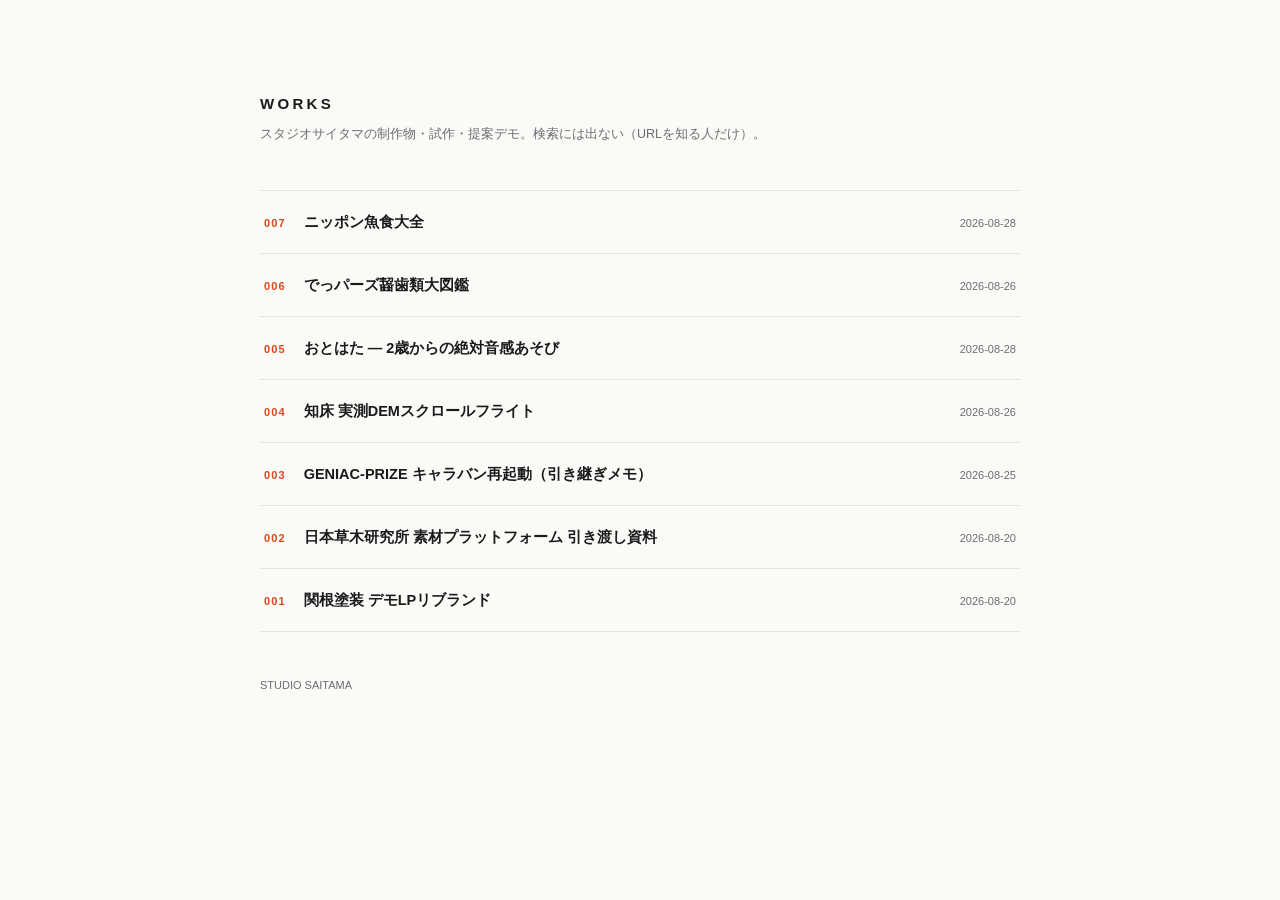
==== index.html @ a399ee1d "pub: 007 ニッポン魚食大全" ====
<!DOCTYPE html>
<html lang="ja">
<head>
<meta charset="UTF-8">
<meta name="viewport" content="width=device-width,initial-scale=1">
<meta name="robots" content="noindex,nofollow">
<title>制作物一覧 — スタジオサイタマ</title>
<style>
  :root{--ink:#191a1c;--soft:#6b6d72;--paper:#fafaf7;--line:#e4e2db;--accent:#d9481f}
  *{margin:0;padding:0;box-sizing:border-box}
  body{background:var(--paper);color:var(--ink);
       font-family:"Helvetica Neue",-apple-system,"Hiragino Kaku Gothic ProN",sans-serif;
       line-height:1.8;padding:clamp(40px,8vw,90px) clamp(20px,5vw,48px)}
  .wrap{max-width:760px;margin:0 auto}
  h1{font-size:15px;letter-spacing:.22em;font-weight:700;margin-bottom:6px}
  .lead{font-size:12.5px;color:var(--soft);margin-bottom:44px}
  ul{list-style:none;border-top:1px solid var(--line)}
  li{border-bottom:1px solid var(--line)}
  li a{display:flex;align-items:baseline;gap:18px;padding:18px 4px;
       color:inherit;text-decoration:none;transition:background .2s,padding .2s}
  li a:hover,li a:focus-visible{background:#fff;padding-left:12px}
  .n{font-size:11px;color:var(--accent);font-weight:700;letter-spacing:.1em;flex:none;
     font-variant-numeric:tabular-nums}
  .t{font-size:14.5px;font-weight:600;flex:1}
  .d{font-size:11px;color:var(--soft);flex:none;font-variant-numeric:tabular-nums}
  .empty{padding:18px 4px;font-size:13px;color:var(--soft)}
  footer{margin-top:44px;font-size:11px;color:var(--soft)}
</style>
</head>
<body>
  <div class="wrap">
    <h1>WORKS</h1>
    <p class="lead">スタジオサイタマの制作物・試作・提案デモ。検索には出ない（URLを知る人だけ）。</p>
    <ul>
      <li>
        <a href="007-183565/">
          <span class="n">007</span>
          <span class="t">ニッポン魚食大全</span>
          <span class="d">2026-08-28</span>
        </a>
      </li>
      <li>
        <a href="006-d9b819/">
          <span class="n">006</span>
          <span class="t">でっパーズ齧歯類大図鑑</span>
          <span class="d">2026-08-26</span>
        </a>
      </li>
      <li>
        <a href="005-aa20b8/">
          <span class="n">005</span>
          <span class="t">おとはた — 2歳からの絶対音感あそび</span>
          <span class="d">2026-08-28</span>
        </a>
      </li>
      <li>
        <a href="004-fdc615/">
          <span class="n">004</span>
          <span class="t">知床 実測DEMスクロールフライト</span>
          <span class="d">2026-08-26</span>
        </a>
      </li>
      <li>
        <a href="003-65cd91/">
          <span class="n">003</span>
          <span class="t">GENIAC-PRIZE キャラバン再起動（引き継ぎメモ）</span>
          <span class="d">2026-08-25</span>
        </a>
      </li>
      <li>
        <a href="002-131263/">
          <span class="n">002</span>
          <span class="t">日本草木研究所 素材プラットフォーム 引き渡し資料</span>
          <span class="d">2026-08-20</span>
        </a>
      </li>
      <li>
        <a href="001-3c58df/">
          <span class="n">001</span>
          <span class="t">関根塗装 デモLPリブランド</span>
          <span class="d">2026-08-20</span>
        </a>
      </li>
    </ul>
    <footer>STUDIO SAITAMA</footer>
  </div>
</body>
</html>
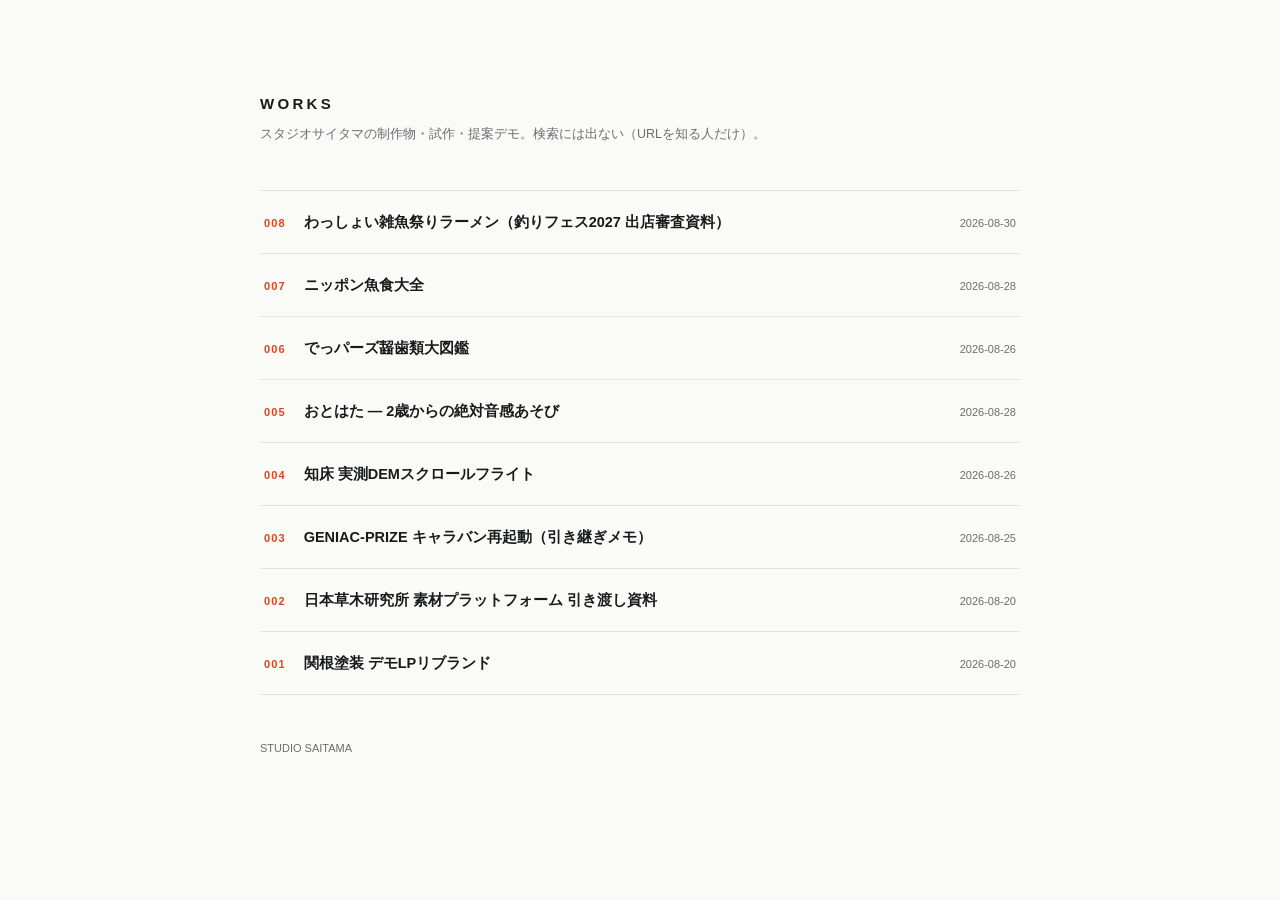
==== commit c8221efc: "pub: 008 わっしょい雑魚祭りラーメン（釣りフェス2027 出店審査資料）" ====
--- a/index.html
+++ b/index.html
@@ -32,6 +32,13 @@
     <h1>WORKS</h1>
     <p class="lead">スタジオサイタマの制作物・試作・提案デモ。検索には出ない（URLを知る人だけ）。</p>
     <ul>
+      <li>
+        <a href="008-a770cf/">
+          <span class="n">008</span>
+          <span class="t">わっしょい雑魚祭りラーメン（釣りフェス2027 出店審査資料）</span>
+          <span class="d">2026-08-30</span>
+        </a>
+      </li>
       <li>
         <a href="007-183565/">
           <span class="n">007</span>
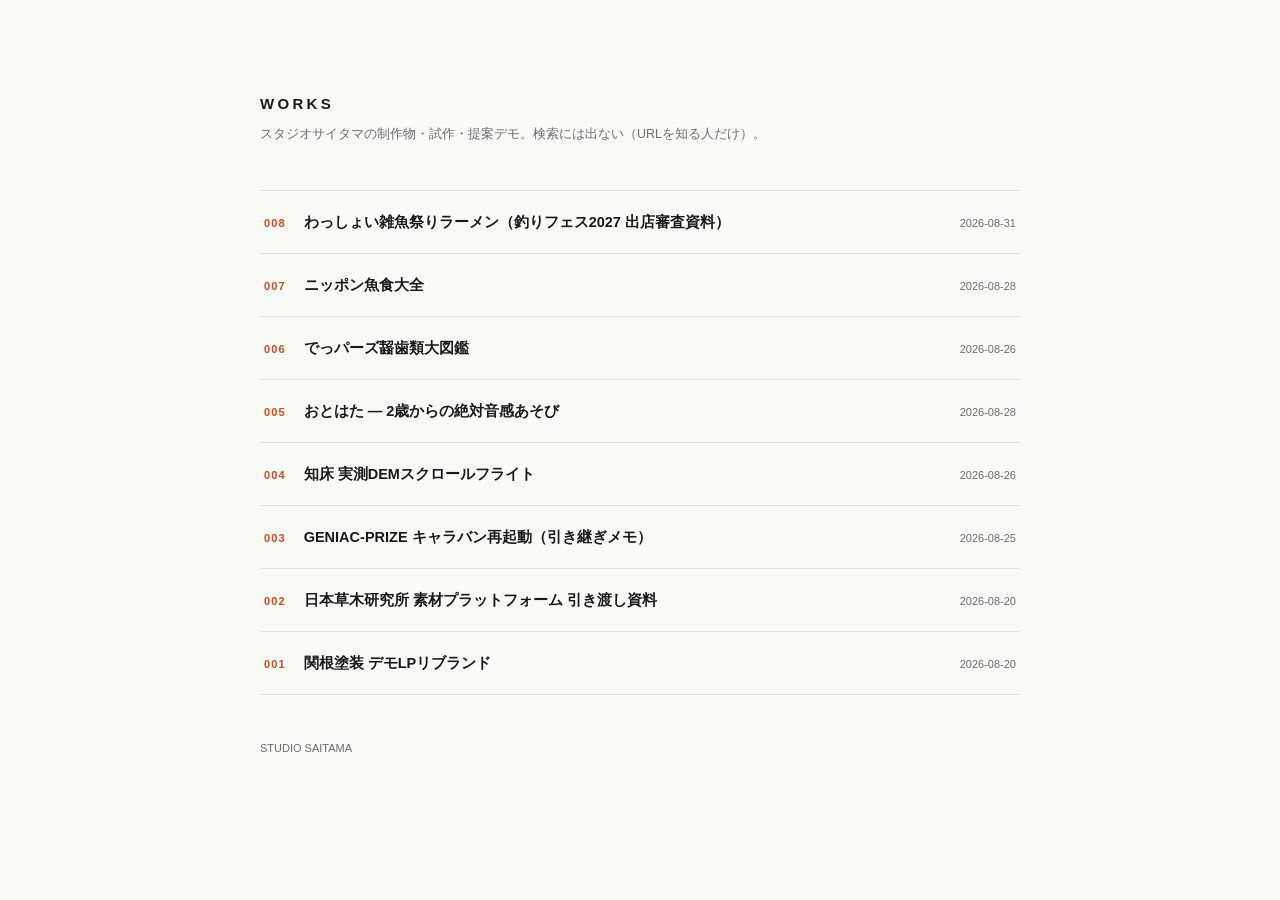
==== commit bd900ba0: "update: わっしょい雑魚祭りラーメン（釣りフェス2027 出店審査資料）" ====
--- a/index.html
+++ b/index.html
@@ -36,7 +36,7 @@
         <a href="008-a770cf/">
           <span class="n">008</span>
           <span class="t">わっしょい雑魚祭りラーメン（釣りフェス2027 出店審査資料）</span>
-          <span class="d">2026-08-30</span>
+          <span class="d">2026-08-31</span>
         </a>
       </li>
       <li>
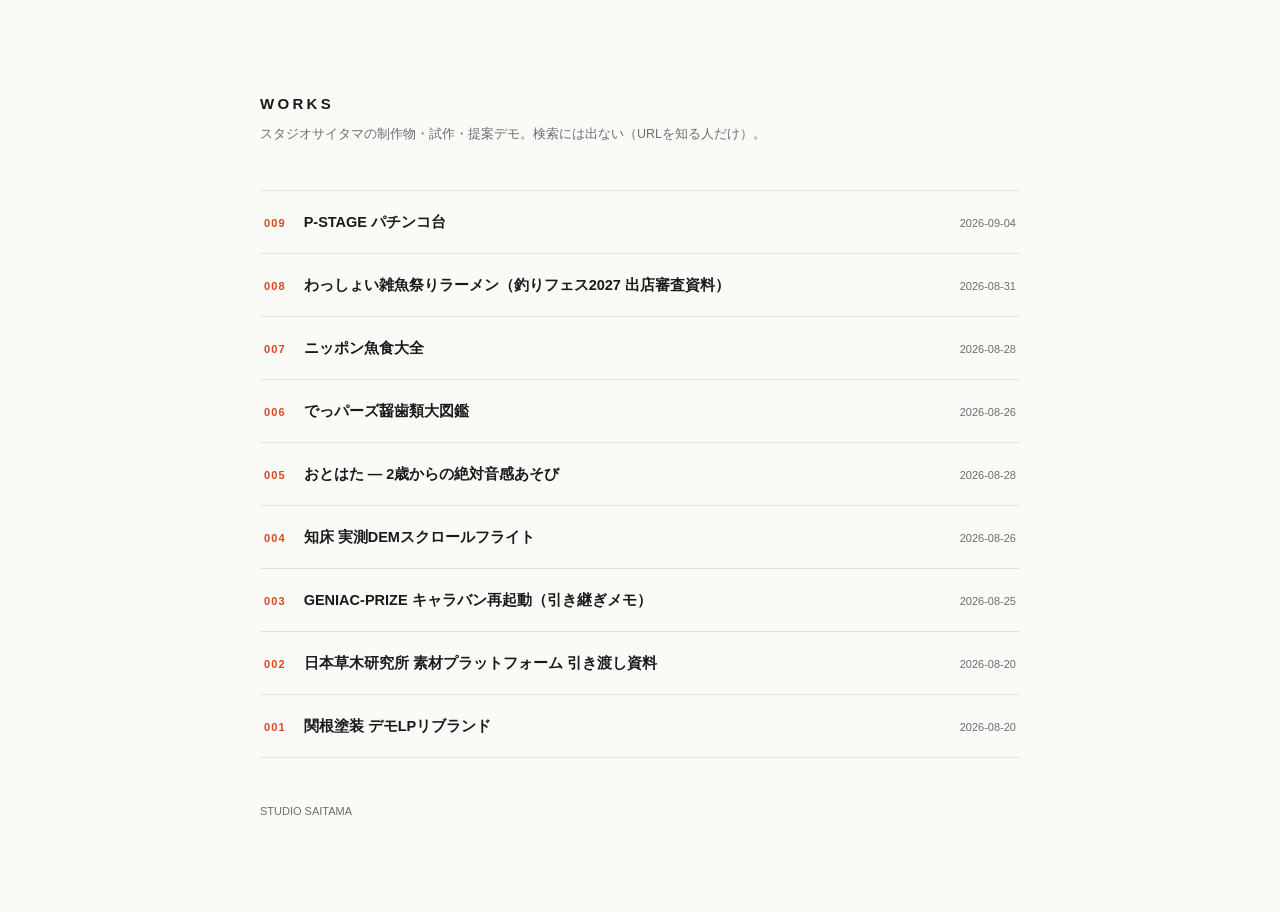
==== commit a75497bc: "pub: 009 P-STAGE パチンコ台 Co-Authored-By: Claude Fable 5.1 <noreply@anthropic.com> Claude-Session: http" ====
--- a/index.html
+++ b/index.html
@@ -32,6 +32,13 @@
     <h1>WORKS</h1>
     <p class="lead">スタジオサイタマの制作物・試作・提案デモ。検索には出ない（URLを知る人だけ）。</p>
     <ul>
+      <li>
+        <a href="009-8e2129/">
+          <span class="n">009</span>
+          <span class="t">P-STAGE パチンコ台</span>
+          <span class="d">2026-09-04</span>
+        </a>
+      </li>
       <li>
         <a href="008-a770cf/">
           <span class="n">008</span>
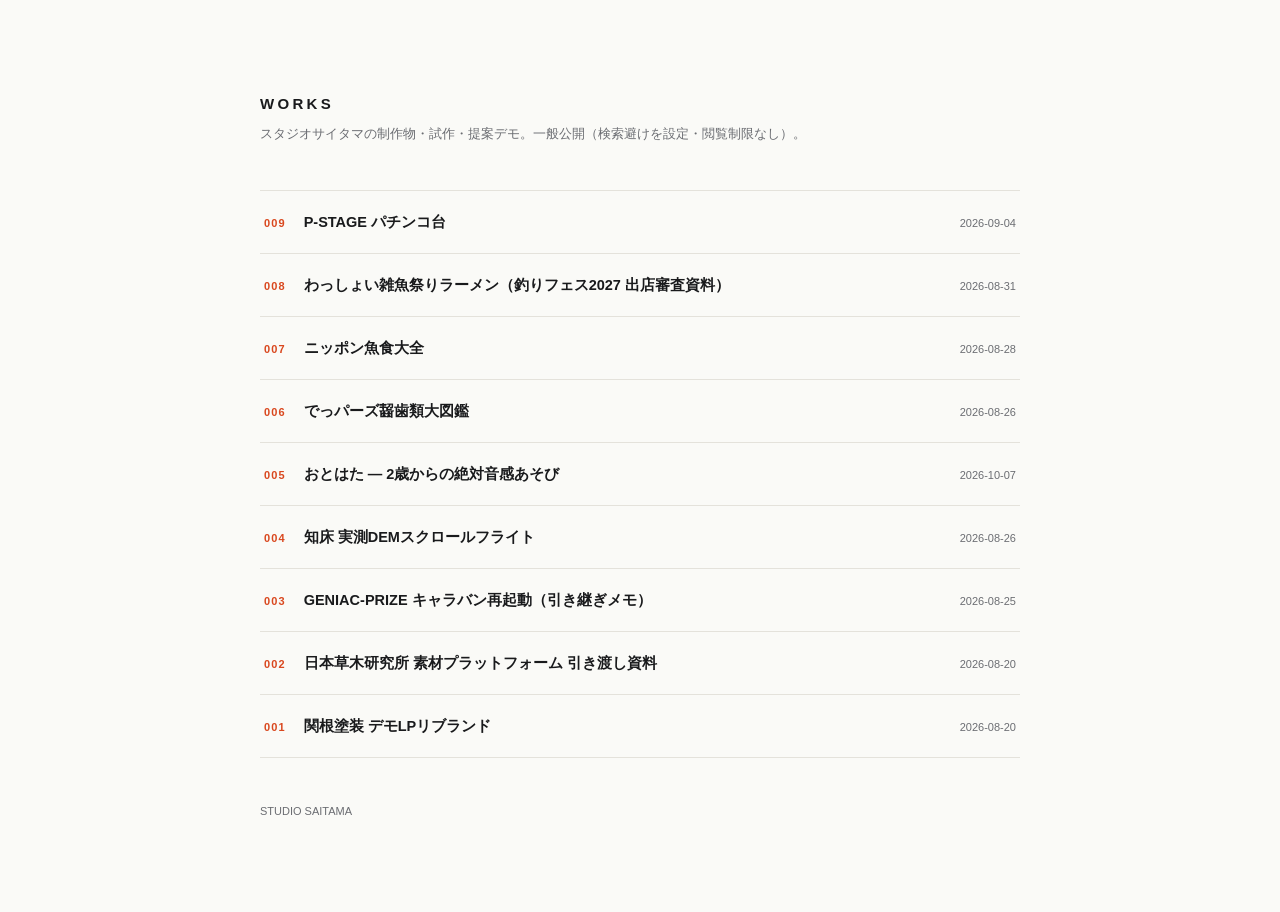
==== commit b60a845e: "update: おとはた — 2歳からの絶対音感あそび" ====
--- a/index.html
+++ b/index.html
@@ -30,7 +30,7 @@
 <body>
   <div class="wrap">
     <h1>WORKS</h1>
-    <p class="lead">スタジオサイタマの制作物・試作・提案デモ。検索には出ない（URLを知る人だけ）。</p>
+    <p class="lead">スタジオサイタマの制作物・試作・提案デモ。一般公開（検索避けを設定・閲覧制限なし）。</p>
     <ul>
       <li>
         <a href="009-8e2129/">
@@ -64,7 +64,7 @@
         <a href="005-aa20b8/">
           <span class="n">005</span>
           <span class="t">おとはた — 2歳からの絶対音感あそび</span>
-          <span class="d">2026-08-28</span>
+          <span class="d">2026-10-07</span>
         </a>
       </li>
       <li>
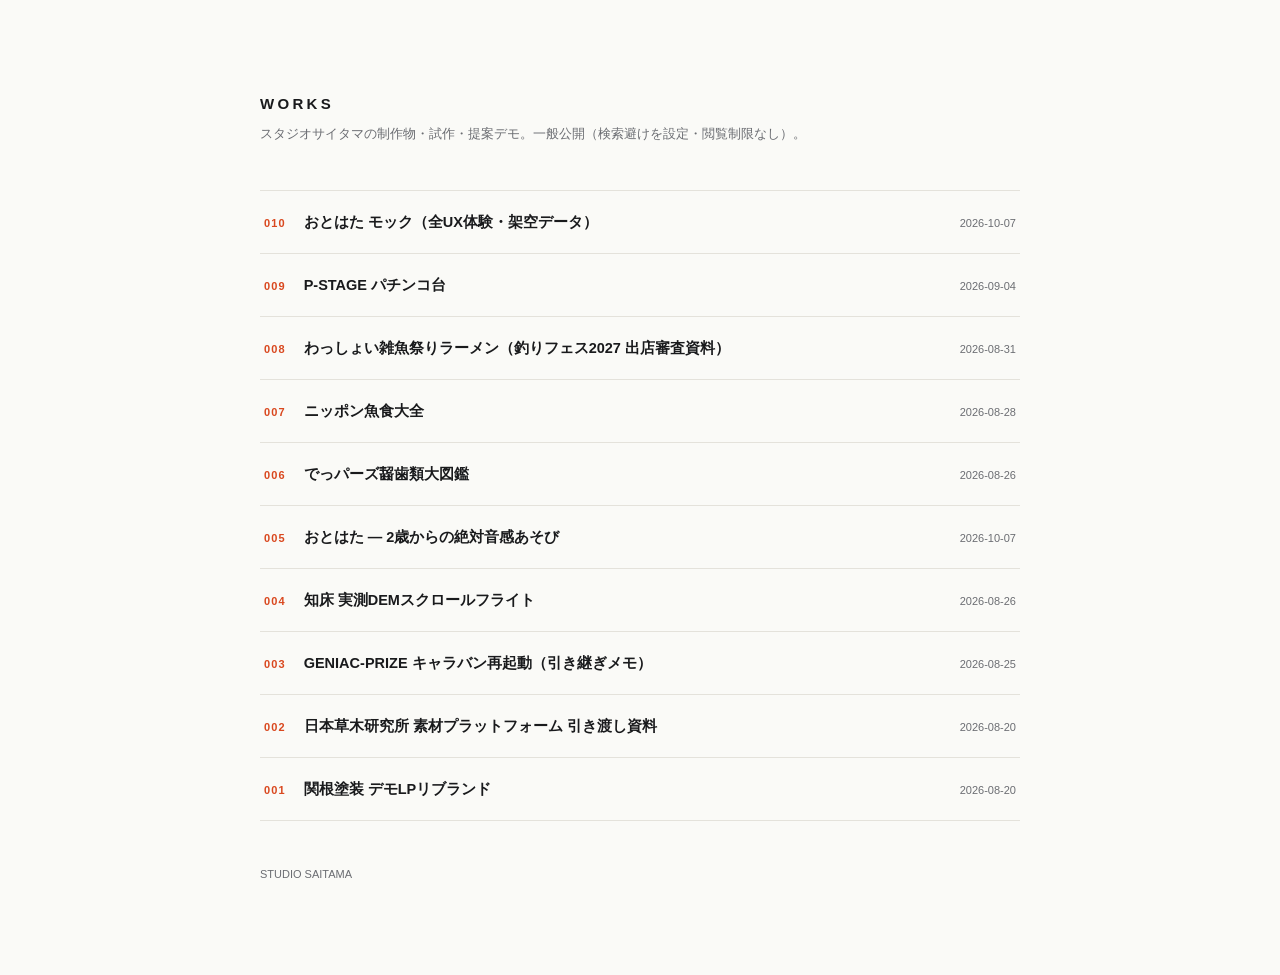
==== commit 66cae7af: "pub: 010 おとはた モック（全UX体験・架空データ）" ====
--- a/index.html
+++ b/index.html
@@ -32,6 +32,13 @@
     <h1>WORKS</h1>
     <p class="lead">スタジオサイタマの制作物・試作・提案デモ。一般公開（検索避けを設定・閲覧制限なし）。</p>
     <ul>
+      <li>
+        <a href="010-5fd8a4/">
+          <span class="n">010</span>
+          <span class="t">おとはた モック（全UX体験・架空データ）</span>
+          <span class="d">2026-10-07</span>
+        </a>
+      </li>
       <li>
         <a href="009-8e2129/">
           <span class="n">009</span>
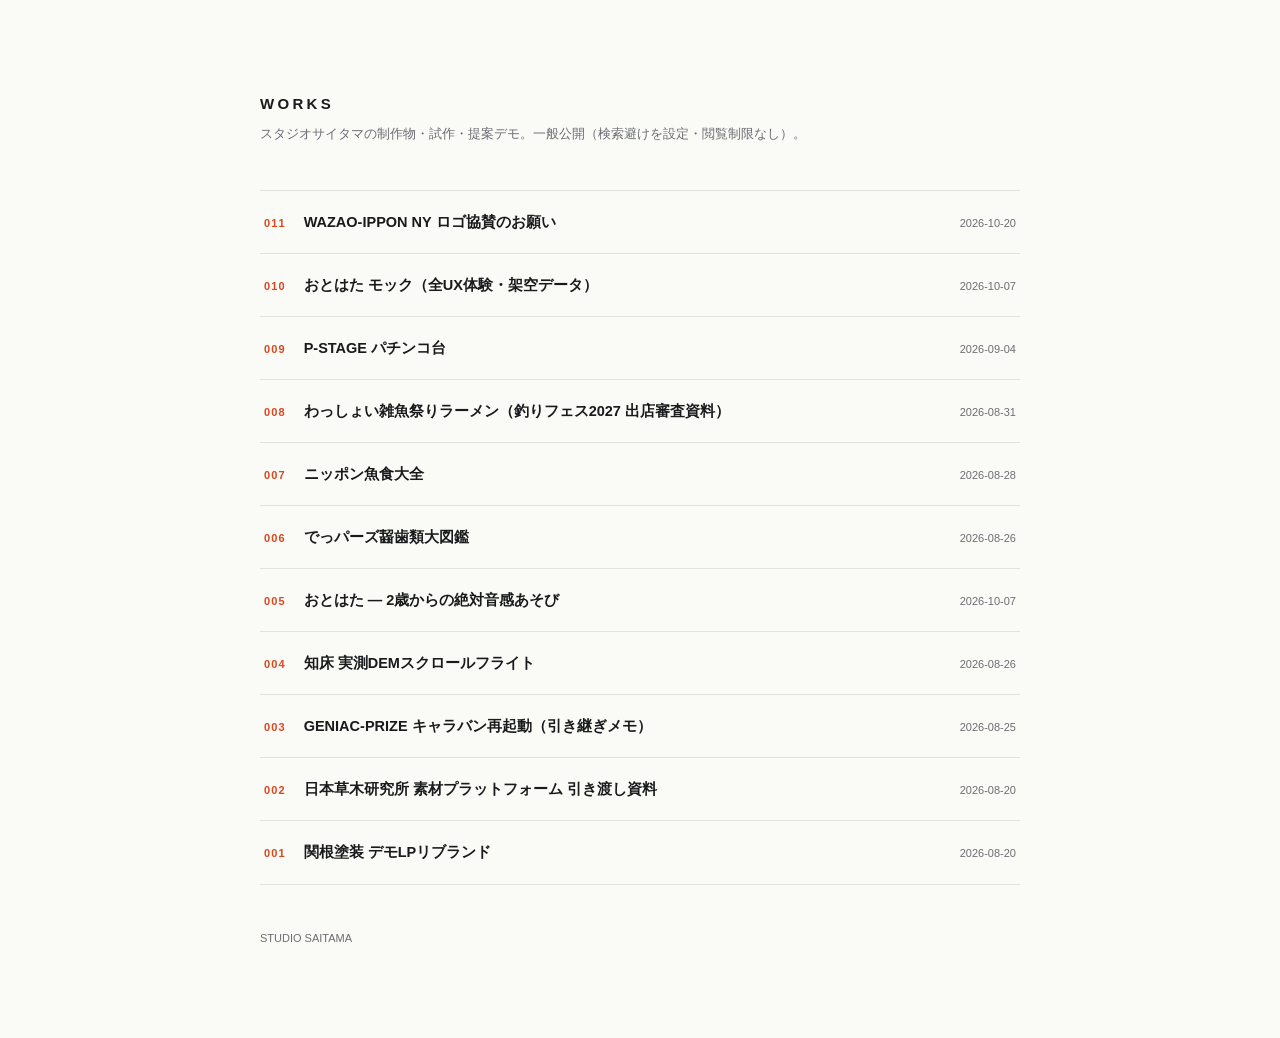
==== commit d4407df7: "pub: 011 WAZAO-IPPON NY ロゴ協賛のお願い" ====
--- a/index.html
+++ b/index.html
@@ -32,6 +32,13 @@
     <h1>WORKS</h1>
     <p class="lead">スタジオサイタマの制作物・試作・提案デモ。一般公開（検索避けを設定・閲覧制限なし）。</p>
     <ul>
+      <li>
+        <a href="011-daa484/">
+          <span class="n">011</span>
+          <span class="t">WAZAO-IPPON NY ロゴ協賛のお願い</span>
+          <span class="d">2026-10-20</span>
+        </a>
+      </li>
       <li>
         <a href="010-5fd8a4/">
           <span class="n">010</span>
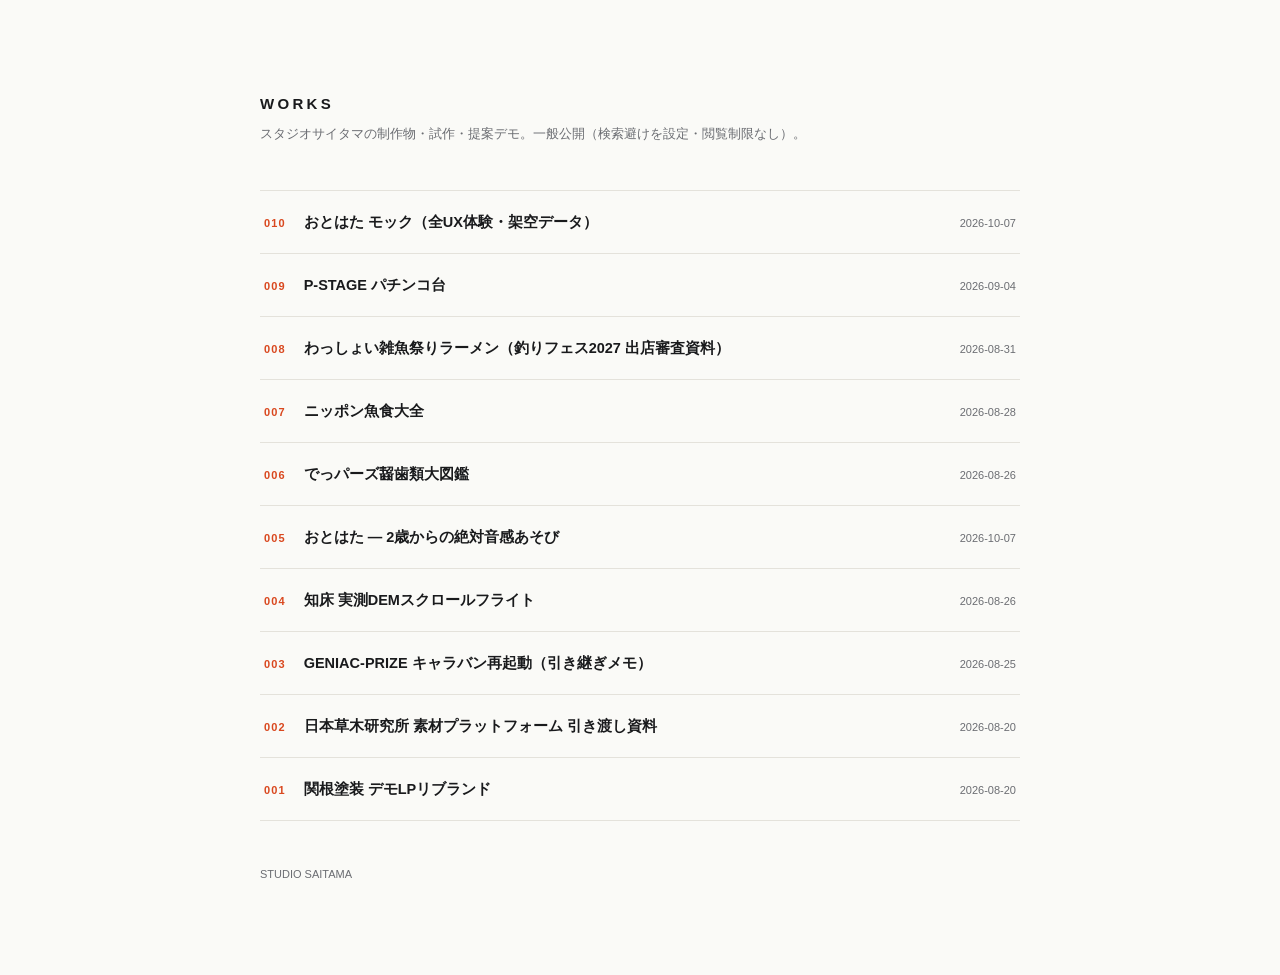
==== commit 6010c452: "rm: WAZAO-IPPON NY ロゴ協賛のお願い を取り下げ" ====
--- a/index.html
+++ b/index.html
@@ -32,13 +32,6 @@
     <h1>WORKS</h1>
     <p class="lead">スタジオサイタマの制作物・試作・提案デモ。一般公開（検索避けを設定・閲覧制限なし）。</p>
     <ul>
-      <li>
-        <a href="011-daa484/">
-          <span class="n">011</span>
-          <span class="t">WAZAO-IPPON NY ロゴ協賛のお願い</span>
-          <span class="d">2026-10-20</span>
-        </a>
-      </li>
       <li>
         <a href="010-5fd8a4/">
           <span class="n">010</span>
